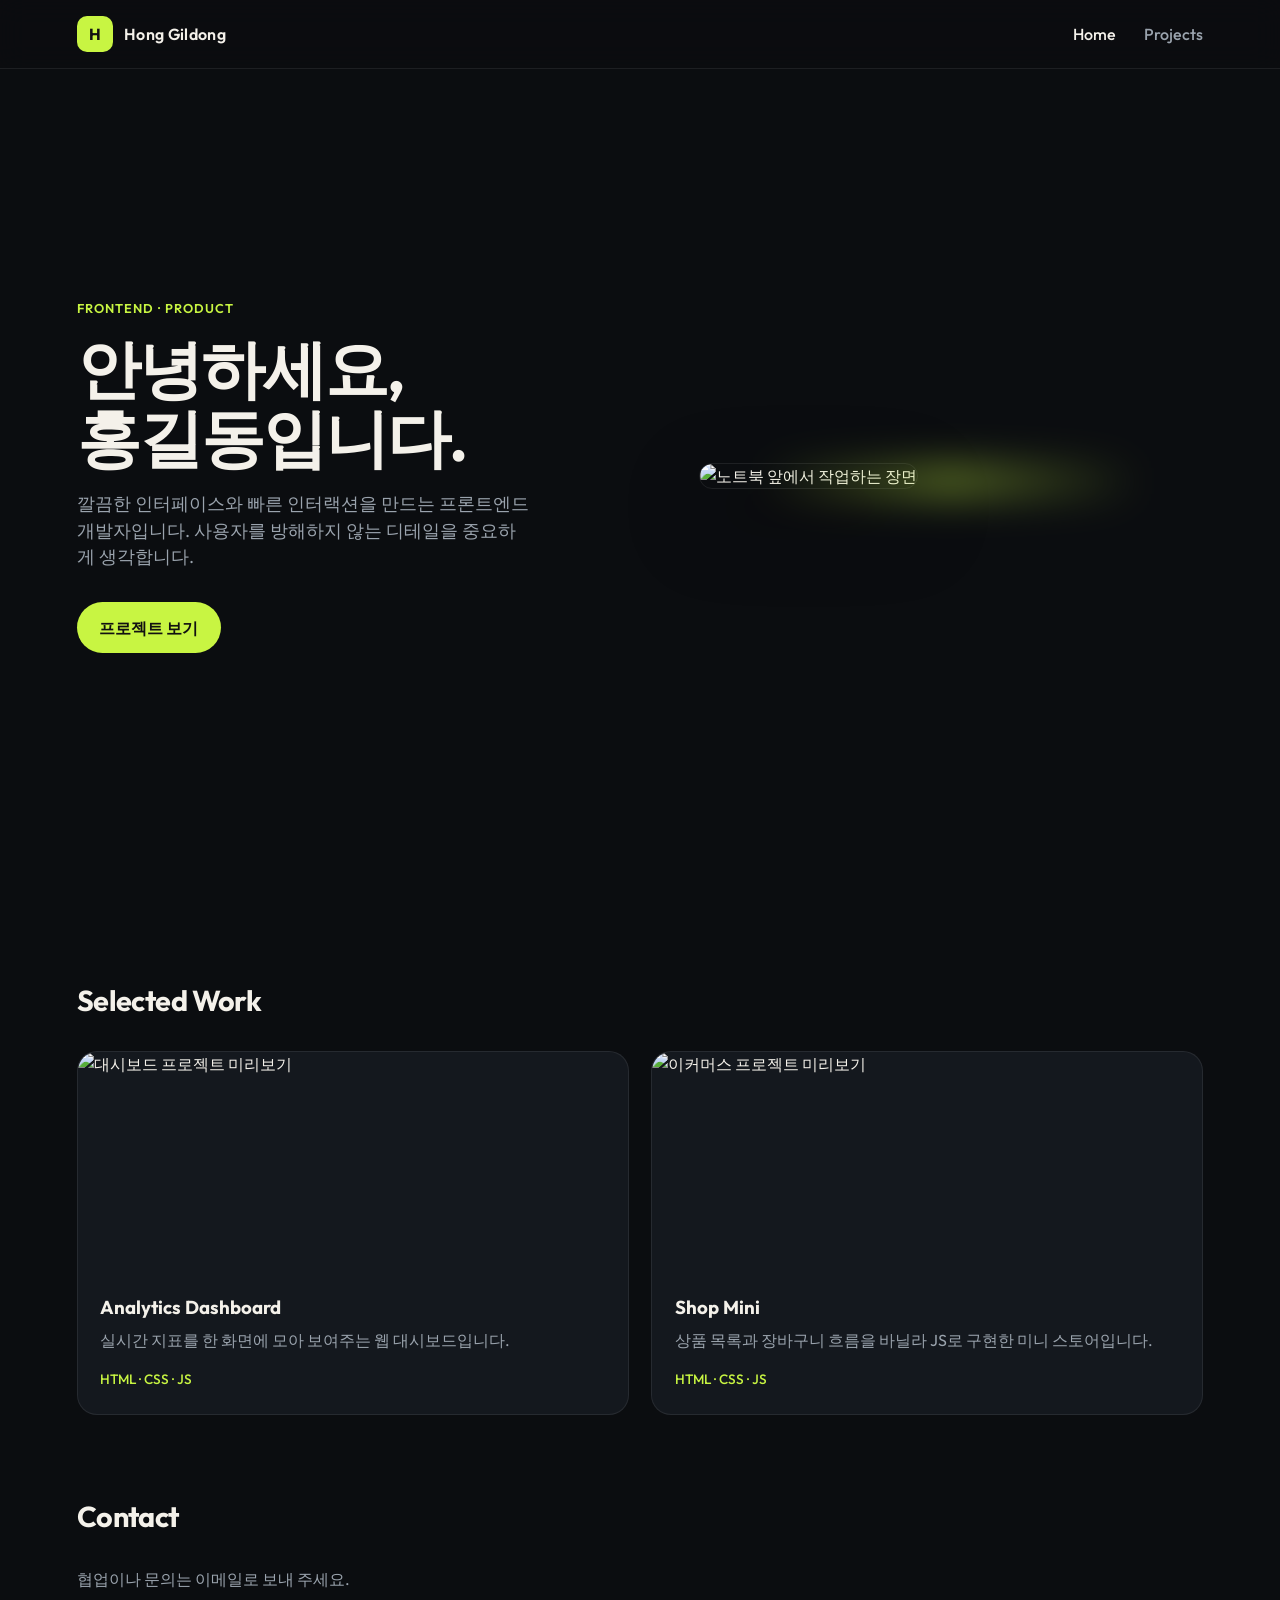
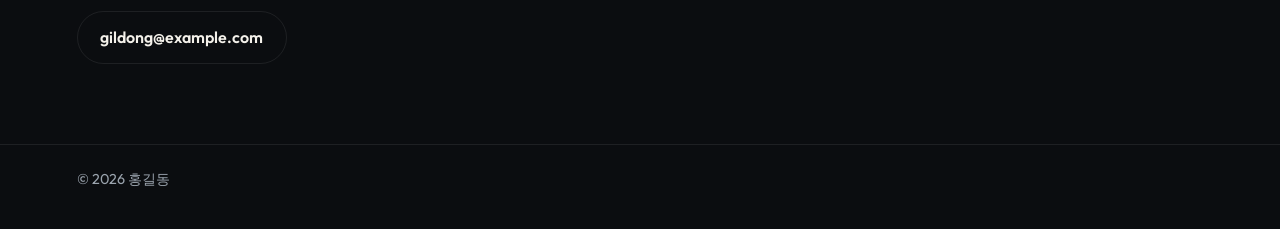
==== index.html @ 28f54e29 "포폴기본1" ====
<!DOCTYPE html>
<html lang="ko">
<head>
  <meta charset="UTF-8" />
  <meta name="viewport" content="width=device-width, initial-scale=1.0" />
  <title>홍길동 — Portfolio</title>
  <link rel="preconnect" href="https://fonts.googleapis.com" />
  <link rel="preconnect" href="https://fonts.gstatic.com" crossorigin />
  <link href="https://fonts.googleapis.com/css2?family=Outfit:wght@400;500;600;700&display=swap" rel="stylesheet" />
  <link rel="stylesheet" href="styles.css" />
</head>
<body>
  <header class="site-header">
    <a class="logo" href="#home" aria-label="홈으로">
      <span class="logo-mark">H</span>
      <span class="logo-text">Hong Gildong</span>
    </a>
    <button class="nav-toggle" type="button" aria-label="메뉴 열기" aria-expanded="false">
      <span></span>
      <span></span>
    </button>
    <nav class="nav" aria-label="주요">
      <a href="#home">Home</a>
      <a href="#projects">Projects</a>
    </nav>
  </header>

  <main>
    <section id="home" class="hero">
      <div class="hero-copy">
        <p class="eyebrow">Frontend · Product</p>
        <h1>안녕하세요,<br />홍길동입니다.</h1>
        <p class="lede">
          깔끔한 인터페이스와 빠른 인터랙션을 만드는 프론트엔드 개발자입니다.
          사용자를 방해하지 않는 디테일을 중요하게 생각합니다.
        </p>
        <a class="btn" href="#projects">프로젝트 보기</a>
      </div>
      <div class="hero-visual">
        <img
          src="https://images.unsplash.com/photo-1498050108023-c5249f4df085?auto=format&fit=crop&w=1400&q=80"
          alt="노트북 앞에서 작업하는 장면"
        />
      </div>
    </section>

    <section id="projects" class="projects">
      <h2>Selected Work</h2>
      <div class="cards">
        <a class="card" href="projects/analytics-dashboard.html">
          <img
            src="https://images.unsplash.com/photo-1551650975-87deedd944c3?auto=format&fit=crop&w=800&q=80"
            alt="대시보드 프로젝트 미리보기"
          />
          <div class="card-body">
            <h3>Analytics Dashboard</h3>
            <p>실시간 지표를 한 화면에 모아 보여주는 웹 대시보드입니다.</p>
            <span class="tags">HTML · CSS · JS</span>
          </div>
        </a>
        <a class="card" href="projects/shop-mini.html">
          <img
            src="https://images.unsplash.com/photo-1460925895917-afdab827c52f?auto=format&fit=crop&w=800&q=80"
            alt="이커머스 프로젝트 미리보기"
          />
          <div class="card-body">
            <h3>Shop Mini</h3>
            <p>상품 목록과 장바구니 흐름을 바닐라 JS로 구현한 미니 스토어입니다.</p>
            <span class="tags">HTML · CSS · JS</span>
          </div>
        </a>
      </div>
    </section>

    <section id="contact" class="contact">
      <h2>Contact</h2>
      <p>협업이나 문의는 이메일로 보내 주세요.</p>
      <a class="btn btn-ghost" href="mailto:gildong@example.com">gildong@example.com</a>
    </section>
  </main>

  <footer class="site-footer">
    <p>© 2026 홍길동</p>
  </footer>

  <script src="script.js"></script>
</body>
</html>
---- styles.css ----
:root {
  --bg: #0b0d10;
  --surface: #14181e;
  --text: #f4f1ea;
  --muted: #9aa3ad;
  --accent: #c8f542;
  --line: rgba(255, 255, 255, 0.08);
  --radius: 20px;
}

* {
  box-sizing: border-box;
  margin: 0;
  padding: 0;
}

html {
  scroll-behavior: smooth;
}

body {
  font-family: "Outfit", system-ui, sans-serif;
  background: var(--bg);
  color: var(--text);
  line-height: 1.5;
}

a {
  color: inherit;
  text-decoration: none;
}

.site-header {
  position: sticky;
  top: 0;
  z-index: 20;
  display: flex;
  align-items: center;
  justify-content: space-between;
  padding: 1rem 6vw;
  background: rgba(11, 13, 16, 0.82);
  backdrop-filter: blur(14px);
  border-bottom: 1px solid var(--line);
}

.logo {
  display: flex;
  align-items: center;
  gap: 0.7rem;
  font-weight: 600;
  letter-spacing: 0.02em;
}

.logo-mark {
  width: 36px;
  height: 36px;
  display: grid;
  place-items: center;
  border-radius: 10px;
  background: var(--accent);
  color: #111;
  font-weight: 700;
}

.nav {
  display: flex;
  gap: 1.75rem;
}

.nav a {
  color: var(--muted);
  font-weight: 500;
  transition: color 0.2s ease;
}

.nav a:hover,
.nav a.is-active {
  color: var(--text);
}

.nav-toggle {
  display: none;
  width: 42px;
  height: 42px;
  border: 1px solid var(--line);
  border-radius: 10px;
  background: transparent;
  cursor: pointer;
}

.nav-toggle span {
  display: block;
  width: 18px;
  height: 1.5px;
  margin: 5px auto;
  background: var(--text);
}

.hero {
  display: grid;
  grid-template-columns: 1.05fr 0.95fr;
  gap: 4rem;
  align-items: center;
  min-height: calc(100vh - 70px);
  padding: 4rem 6vw 5rem;
}

.eyebrow {
  color: var(--accent);
  font-weight: 600;
  letter-spacing: 0.08em;
  text-transform: uppercase;
  font-size: 0.8rem;
  margin-bottom: 1rem;
}

h1 {
  font-size: clamp(2.4rem, 5vw, 4.4rem);
  line-height: 1.08;
  letter-spacing: -0.03em;
  margin-bottom: 1.2rem;
}

.lede {
  max-width: 38ch;
  color: var(--muted);
  font-size: 1.1rem;
  margin-bottom: 2rem;
}

.btn {
  display: inline-flex;
  align-items: center;
  padding: 0.85rem 1.4rem;
  border-radius: 999px;
  background: var(--accent);
  color: #111;
  font-weight: 600;
  transition: transform 0.2s ease;
}

.btn:hover {
  transform: translateY(-2px);
}

.btn-ghost {
  background: transparent;
  color: var(--text);
  border: 1px solid var(--line);
}

.hero-visual {
  position: relative;
}

.hero-visual img {
  width: 100%;
  height: min(68vh, 560px);
  object-fit: cover;
  border-radius: calc(var(--radius) + 8px);
  border: 1px solid var(--line);
  box-shadow: 0 30px 80px rgba(0, 0, 0, 0.35);
}

.hero-visual::after {
  content: "";
  position: absolute;
  inset: auto 12% -12px 12%;
  height: 40px;
  background: linear-gradient(90deg, transparent, var(--accent), transparent);
  filter: blur(18px);
  opacity: 0.35;
}

.projects,
.contact {
  padding: 5rem 6vw;
}

.projects h2,
.contact h2 {
  font-size: 1.8rem;
  margin-bottom: 1.8rem;
  letter-spacing: -0.02em;
}

.cards {
  display: grid;
  grid-template-columns: 1fr 1fr;
  gap: 1.4rem;
}

.card {
  display: block;
  background: var(--surface);
  border: 1px solid var(--line);
  border-radius: var(--radius);
  overflow: hidden;
  cursor: pointer;
  transition: transform 0.25s ease, border-color 0.25s ease;
}

.card:hover {
  transform: translateY(-6px);
  border-color: rgba(200, 245, 66, 0.35);
}

.card img {
  width: 100%;
  height: 220px;
  object-fit: cover;
  display: block;
}

.card-body {
  padding: 1.3rem 1.4rem 1.5rem;
}

.card-body h3 {
  margin-bottom: 0.45rem;
}

.card-body p {
  color: var(--muted);
  margin-bottom: 0.9rem;
}

.tags {
  color: var(--accent);
  font-size: 0.85rem;
  font-weight: 500;
}

.contact {
  padding-top: 0;
}

.contact p {
  color: var(--muted);
  margin-bottom: 1.2rem;
}

.site-footer {
  padding: 1.5rem 6vw 2.4rem;
  color: var(--muted);
  border-top: 1px solid var(--line);
  font-size: 0.9rem;
}

.project-page {
  padding: 4rem 6vw 5rem;
  max-width: 980px;
}

.project-page .back {
  color: var(--muted);
  font-weight: 500;
  display: inline-block;
  margin-bottom: 1.6rem;
}

.project-page .back:hover {
  color: var(--text);
}

.project-page h1 {
  font-size: clamp(2rem, 4vw, 3.2rem);
  margin-bottom: 0.7rem;
}

.project-hero {
  width: 100%;
  height: min(46vh, 420px);
  object-fit: cover;
  border-radius: var(--radius);
  border: 1px solid var(--line);
  margin: 1.6rem 0 2rem;
}

.project-meta {
  display: flex;
  flex-wrap: wrap;
  gap: 0.6rem 1.2rem;
  color: var(--muted);
  margin-bottom: 1.6rem;
}

.project-page p {
  color: var(--muted);
  margin-bottom: 1rem;
  max-width: 62ch;
}

.project-page h2 {
  font-size: 1.2rem;
  margin: 1.8rem 0 0.7rem;
}

@media (max-width: 860px) {
  .nav-toggle {
    display: block;
  }

  .nav {
    position: absolute;
    top: 70px;
    right: 6vw;
    flex-direction: column;
    gap: 0.4rem;
    padding: 1rem 1.2rem;
    background: var(--surface);
    border: 1px solid var(--line);
    border-radius: 14px;
    display: none;
  }

  .nav.is-open {
    display: flex;
  }

  .hero,
  .cards {
    grid-template-columns: 1fr;
  }

  .hero {
    min-height: auto;
    padding-top: 3rem;
    gap: 2.2rem;
  }

  .hero-visual img {
    height: 280px;
  }
}
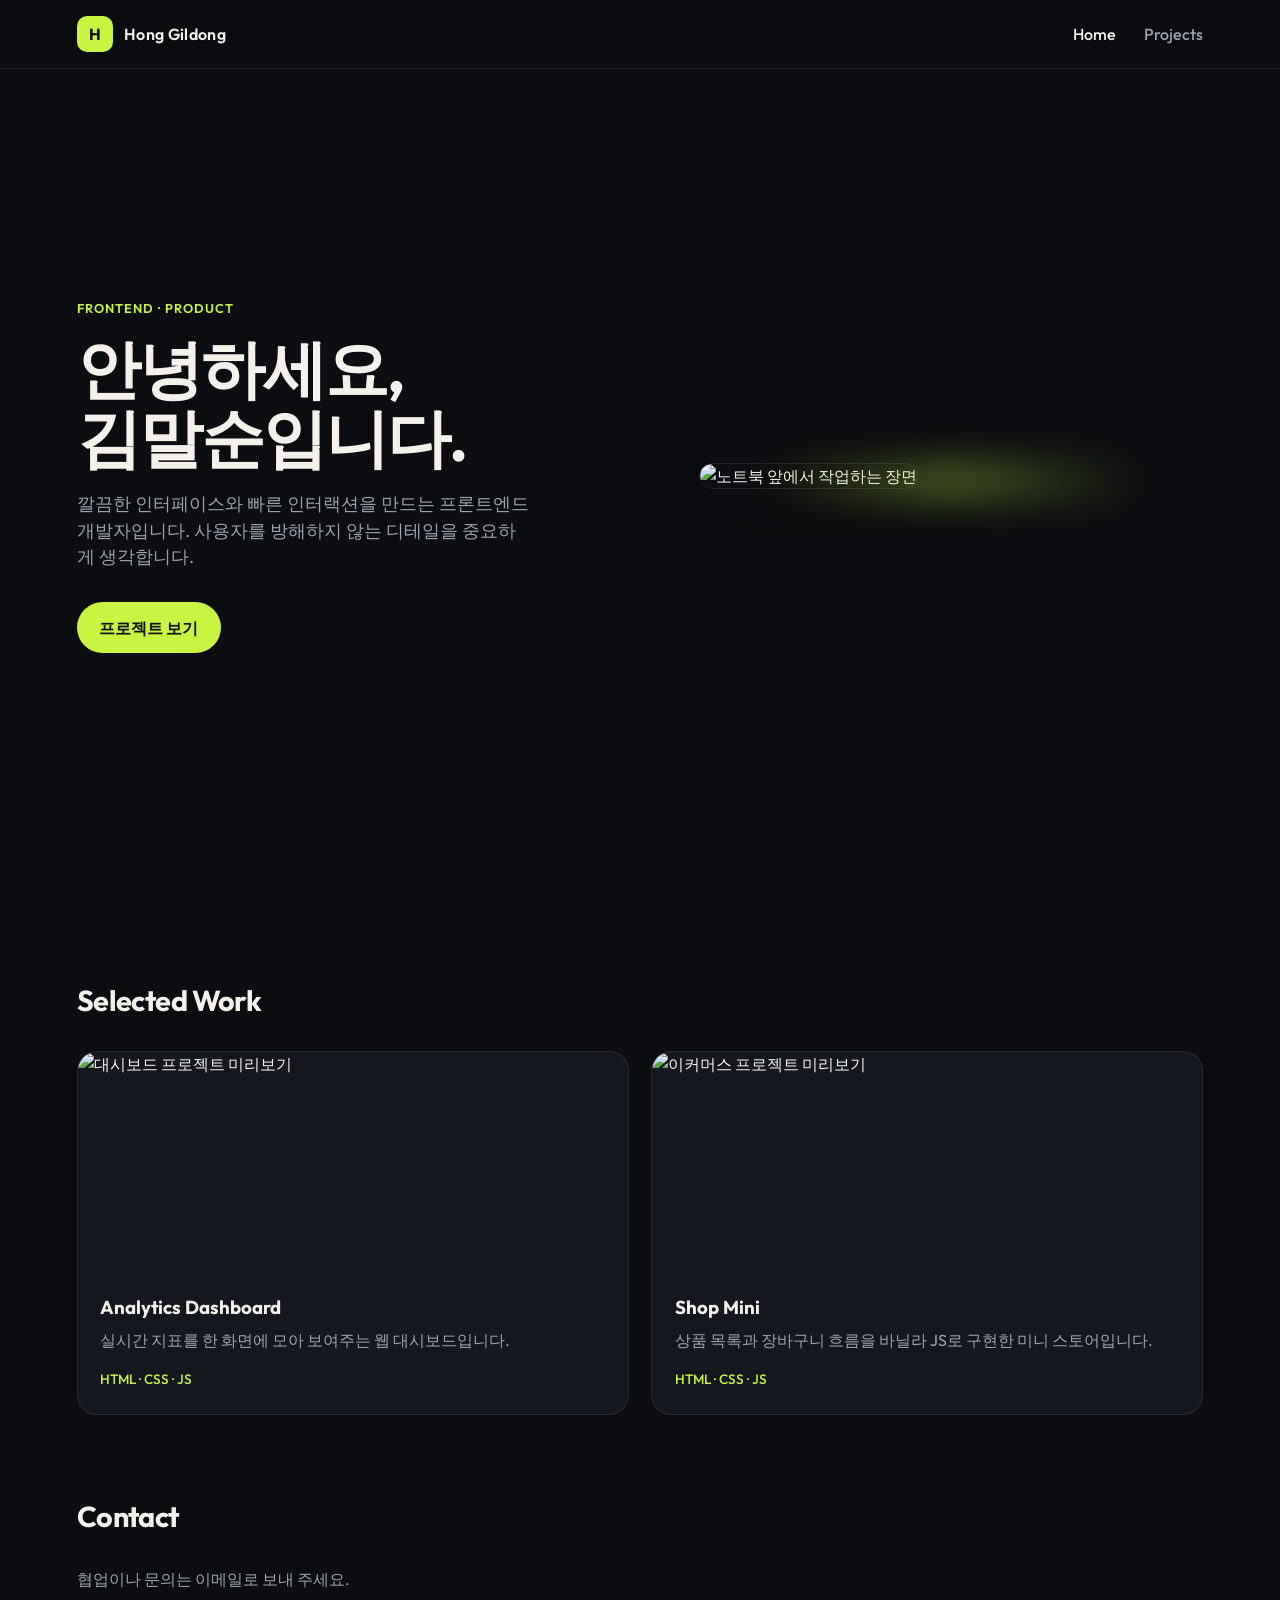
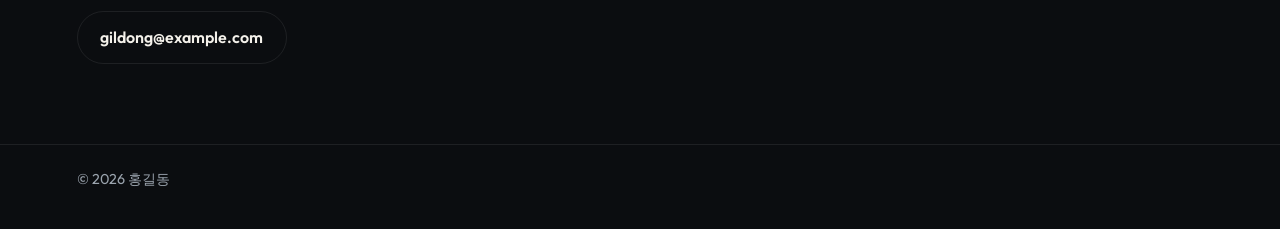
==== commit 21802e4b: "포폴기본1" ====
--- a/index.html
+++ b/index.html
@@ -3,7 +3,7 @@
 <head>
   <meta charset="UTF-8" />
   <meta name="viewport" content="width=device-width, initial-scale=1.0" />
-  <title>홍길동 — Portfolio</title>
+  <title>김말순 - Portfolio</title>
   <link rel="preconnect" href="https://fonts.googleapis.com" />
   <link rel="preconnect" href="https://fonts.gstatic.com" crossorigin />
   <link href="https://fonts.googleapis.com/css2?family=Outfit:wght@400;500;600;700&display=swap" rel="stylesheet" />
@@ -29,7 +29,7 @@
     <section id="home" class="hero">
       <div class="hero-copy">
         <p class="eyebrow">Frontend · Product</p>
-        <h1>안녕하세요,<br />홍길동입니다.</h1>
+        <h1>안녕하세요,<br />김말순입니다.</h1>
         <p class="lede">
           깔끔한 인터페이스와 빠른 인터랙션을 만드는 프론트엔드 개발자입니다.
           사용자를 방해하지 않는 디테일을 중요하게 생각합니다.
